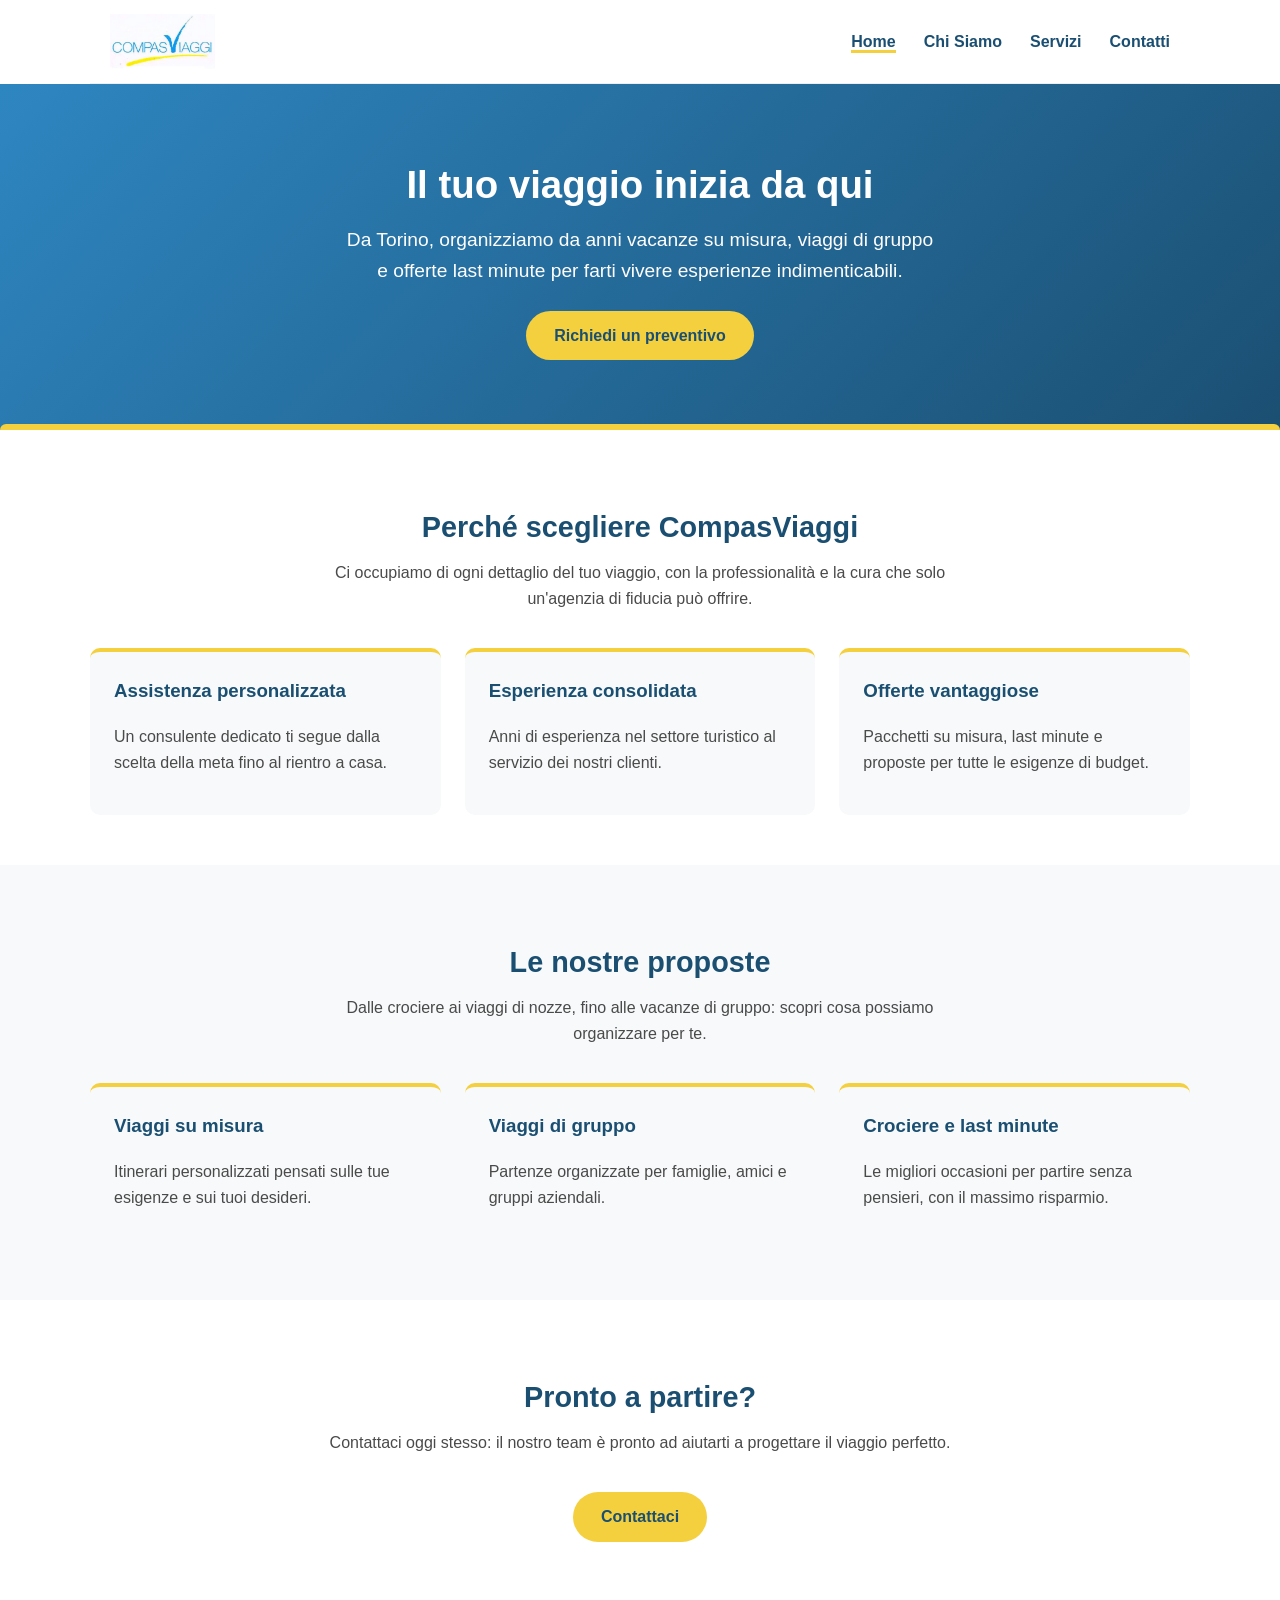
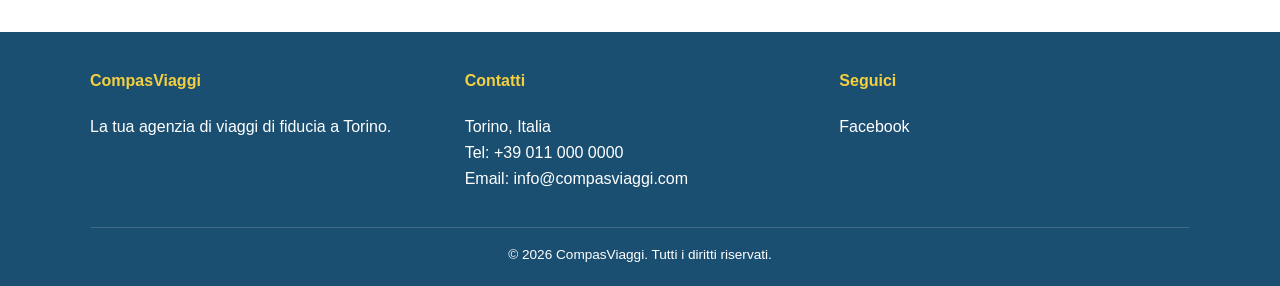
==== index.html @ 84e659a9 "Add initial CompasViaggi website Static multi-page Italian-language site (Home, Chi Siamo, Servizi, " ====
<!DOCTYPE html>
<html lang="it">
<head>
<meta charset="UTF-8">
<meta name="viewport" content="width=device-width, initial-scale=1.0">
<title>CompasViaggi - Agenzia Viaggi a Torino</title>
<meta name="description" content="CompasViaggi, la tua agenzia di viaggi a Torino: pacchetti su misura, viaggi di gruppo, crociere e last minute.">
<link rel="stylesheet" href="css/style.css">
</head>
<body>

<header class="site-header">
  <a href="index.html" class="logo-link">
    <img src="img/logo.png" alt="Logo CompasViaggi">
  </a>
  <button class="nav-toggle" aria-label="Apri menu">&#9776;</button>
  <nav class="main-nav">
    <ul>
      <li><a href="index.html" class="active">Home</a></li>
      <li><a href="chi-siamo.html">Chi Siamo</a></li>
      <li><a href="servizi.html">Servizi</a></li>
      <li><a href="contatti.html">Contatti</a></li>
    </ul>
  </nav>
</header>

<section class="hero">
  <h1>Il tuo viaggio inizia da qui</h1>
  <p>Da Torino, organizziamo da anni vacanze su misura, viaggi di gruppo e offerte last minute per farti vivere esperienze indimenticabili.</p>
  <a href="contatti.html" class="btn">Richiedi un preventivo</a>
</section>

<section>
  <h2>Perché scegliere CompasViaggi</h2>
  <p class="section-intro">Ci occupiamo di ogni dettaglio del tuo viaggio, con la professionalità e la cura che solo un'agenzia di fiducia può offrire.</p>
  <div class="grid">
    <div class="card">
      <h3>Assistenza personalizzata</h3>
      <p>Un consulente dedicato ti segue dalla scelta della meta fino al rientro a casa.</p>
    </div>
    <div class="card">
      <h3>Esperienza consolidata</h3>
      <p>Anni di esperienza nel settore turistico al servizio dei nostri clienti.</p>
    </div>
    <div class="card">
      <h3>Offerte vantaggiose</h3>
      <p>Pacchetti su misura, last minute e proposte per tutte le esigenze di budget.</p>
    </div>
  </div>
</section>

<section class="alt-bg">
  <h2>Le nostre proposte</h2>
  <p class="section-intro">Dalle crociere ai viaggi di nozze, fino alle vacanze di gruppo: scopri cosa possiamo organizzare per te.</p>
  <div class="grid">
    <div class="card">
      <h3>Viaggi su misura</h3>
      <p>Itinerari personalizzati pensati sulle tue esigenze e sui tuoi desideri.</p>
    </div>
    <div class="card">
      <h3>Viaggi di gruppo</h3>
      <p>Partenze organizzate per famiglie, amici e gruppi aziendali.</p>
    </div>
    <div class="card">
      <h3>Crociere e last minute</h3>
      <p>Le migliori occasioni per partire senza pensieri, con il massimo risparmio.</p>
    </div>
  </div>
</section>

<section style="text-align:center;">
  <h2>Pronto a partire?</h2>
  <p class="section-intro">Contattaci oggi stesso: il nostro team è pronto ad aiutarti a progettare il viaggio perfetto.</p>
  <a href="contatti.html" class="btn">Contattaci</a>
</section>

<footer class="site-footer">
  <div class="footer-grid">
    <div>
      <h4>CompasViaggi</h4>
      <p>La tua agenzia di viaggi di fiducia a Torino.</p>
    </div>
    <div>
      <h4>Contatti</h4>
      <p>Torino, Italia<br>
      Tel: +39 011 000 0000<br>
      Email: info@compasviaggi.com</p>
    </div>
    <div>
      <h4>Seguici</h4>
      <p><a href="https://www.facebook.com/compasviaggi" target="_blank" rel="noopener">Facebook</a></p>
    </div>
  </div>
  <div class="footer-bottom">
    &copy; 2026 CompasViaggi. Tutti i diritti riservati.
  </div>
</footer>

<script src="js/main.js"></script>
</body>
</html>
---- css/style.css ----
:root {
  --blu: #2E86C1;
  --blu-scuro: #1B4F72;
  --giallo: #F4D03F;
  --bianco: #FFFFFF;
  --grigio-chiaro: #F7F9FA;
  --grigio-testo: #4A4A4A;
  --radius: 10px;
  --max-width: 1100px;
}

* {
  box-sizing: border-box;
}

body {
  margin: 0;
  font-family: "Segoe UI", "Helvetica Neue", Arial, sans-serif;
  color: var(--grigio-testo);
  background: var(--bianco);
  line-height: 1.6;
}

a {
  color: var(--blu);
  text-decoration: none;
}

a:hover {
  text-decoration: underline;
}

img {
  max-width: 100%;
  display: block;
}

.container {
  max-width: var(--max-width);
  margin: 0 auto;
  padding: 0 20px;
}

/* Header */
.site-header {
  display: flex;
  align-items: center;
  justify-content: space-between;
  padding: 14px 20px;
  border-bottom: 1px solid #eee;
  max-width: var(--max-width);
  margin: 0 auto;
}

.logo-link img {
  height: 55px;
}

.nav-toggle {
  display: none;
  background: none;
  border: none;
  font-size: 28px;
  color: var(--blu-scuro);
  cursor: pointer;
}

.main-nav ul {
  list-style: none;
  display: flex;
  gap: 28px;
  margin: 0;
  padding: 0;
}

.main-nav a {
  color: var(--blu-scuro);
  font-weight: 600;
}

.main-nav a.active {
  border-bottom: 3px solid var(--giallo);
}

/* Hero */
.hero {
  background: linear-gradient(135deg, var(--blu) 0%, var(--blu-scuro) 100%);
  color: var(--bianco);
  padding: 70px 20px;
  text-align: center;
  position: relative;
}

.hero::after {
  content: "";
  display: block;
  height: 6px;
  background: var(--giallo);
  width: 100%;
  position: absolute;
  bottom: 0;
  left: 0;
  border-radius: 6px 6px 0 0;
}

.hero h1 {
  font-size: 2.4rem;
  margin: 0 0 10px;
}

.hero p {
  font-size: 1.2rem;
  margin: 0 auto 24px;
  max-width: 600px;
}

.btn {
  display: inline-block;
  background: var(--giallo);
  color: var(--blu-scuro);
  padding: 12px 28px;
  border-radius: 999px;
  font-weight: 700;
  border: none;
  cursor: pointer;
  font-size: 1rem;
}

.btn:hover {
  opacity: 0.9;
  text-decoration: none;
}

.page-hero {
  background: var(--blu-scuro);
  color: var(--bianco);
  padding: 40px 20px;
  text-align: center;
}

.page-hero h1 {
  margin: 0;
}

/* Sections */
section {
  padding: 50px 20px;
}

section h2 {
  color: var(--blu-scuro);
  text-align: center;
  font-size: 1.8rem;
  margin-bottom: 10px;
}

.section-intro {
  text-align: center;
  max-width: 650px;
  margin: 0 auto 36px;
  color: var(--grigio-testo);
}

.grid {
  display: grid;
  grid-template-columns: repeat(auto-fit, minmax(240px, 1fr));
  gap: 24px;
  max-width: var(--max-width);
  margin: 0 auto;
}

.card {
  background: var(--grigio-chiaro);
  border-radius: var(--radius);
  padding: 24px;
  border-top: 4px solid var(--giallo);
}

.card h3 {
  color: var(--blu-scuro);
  margin-top: 0;
}

.alt-bg {
  background: var(--grigio-chiaro);
}

/* Footer */
.site-footer {
  background: var(--blu-scuro);
  color: var(--bianco);
  padding: 36px 20px 20px;
  margin-top: 40px;
}

.footer-grid {
  display: grid;
  grid-template-columns: repeat(auto-fit, minmax(200px, 1fr));
  gap: 24px;
  max-width: var(--max-width);
  margin: 0 auto 20px;
}

.site-footer h4 {
  color: var(--giallo);
  margin-top: 0;
}

.site-footer a {
  color: var(--bianco);
}

.footer-bottom {
  text-align: center;
  font-size: 0.85rem;
  border-top: 1px solid rgba(255,255,255,0.15);
  padding-top: 16px;
  max-width: var(--max-width);
  margin: 0 auto;
}

/* Form */
form {
  max-width: 560px;
  margin: 0 auto;
  display: flex;
  flex-direction: column;
  gap: 16px;
}

label {
  font-weight: 600;
  color: var(--blu-scuro);
  margin-bottom: 4px;
  display: block;
}

input, textarea {
  width: 100%;
  padding: 10px 12px;
  border: 1px solid #ccc;
  border-radius: 6px;
  font-family: inherit;
  font-size: 1rem;
}

textarea {
  resize: vertical;
  min-height: 120px;
}

.form-status {
  text-align: center;
  font-weight: 600;
  min-height: 24px;
}

.contact-info-list {
  list-style: none;
  padding: 0;
  margin: 0 0 30px;
  text-align: center;
}

.contact-info-list li {
  margin-bottom: 8px;
}

@media (max-width: 720px) {
  .nav-toggle {
    display: block;
  }
  .main-nav {
    display: none;
    width: 100%;
  }
  .main-nav.open {
    display: block;
  }
  .main-nav ul {
    flex-direction: column;
    gap: 14px;
    padding: 16px 0;
  }
  .site-header {
    flex-wrap: wrap;
  }
}
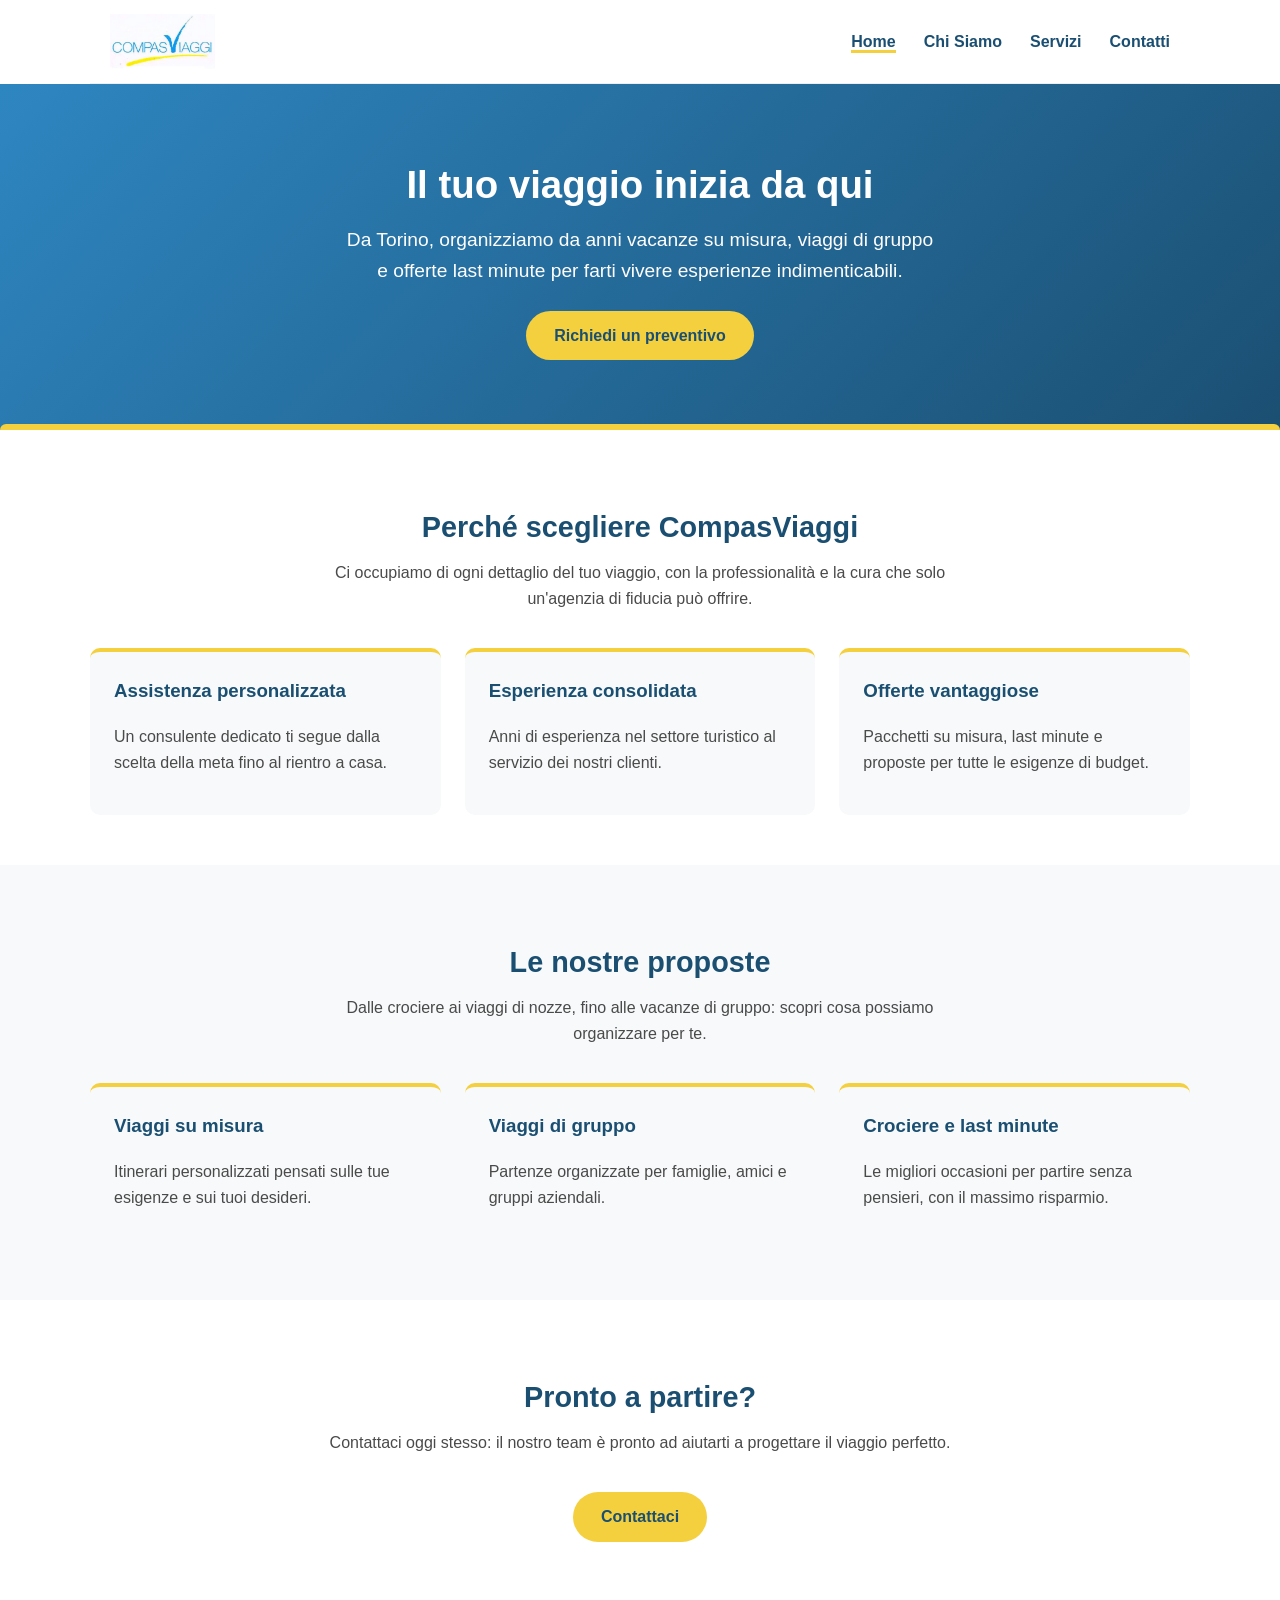
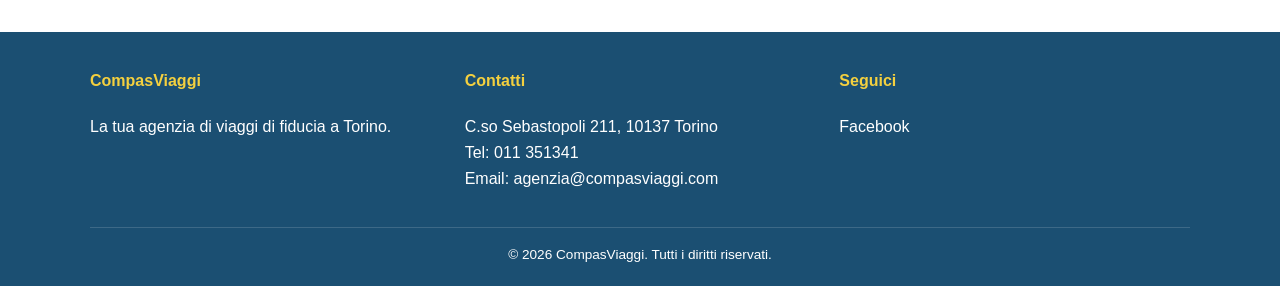
==== commit aa81fc5c: "Aggiorna contatti reali dell'agenzia Sostituiti i placeholder con telefono, email e indirizzo effett" ====
--- a/index.html
+++ b/index.html
@@ -82,9 +82,9 @@
     </div>
     <div>
       <h4>Contatti</h4>
-      <p>Torino, Italia<br>
-      Tel: +39 011 000 0000<br>
-      Email: info@compasviaggi.com</p>
+      <p>C.so Sebastopoli 211, 10137 Torino<br>
+      Tel: 011 351341<br>
+      Email: agenzia@compasviaggi.com</p>
     </div>
     <div>
       <h4>Seguici</h4>
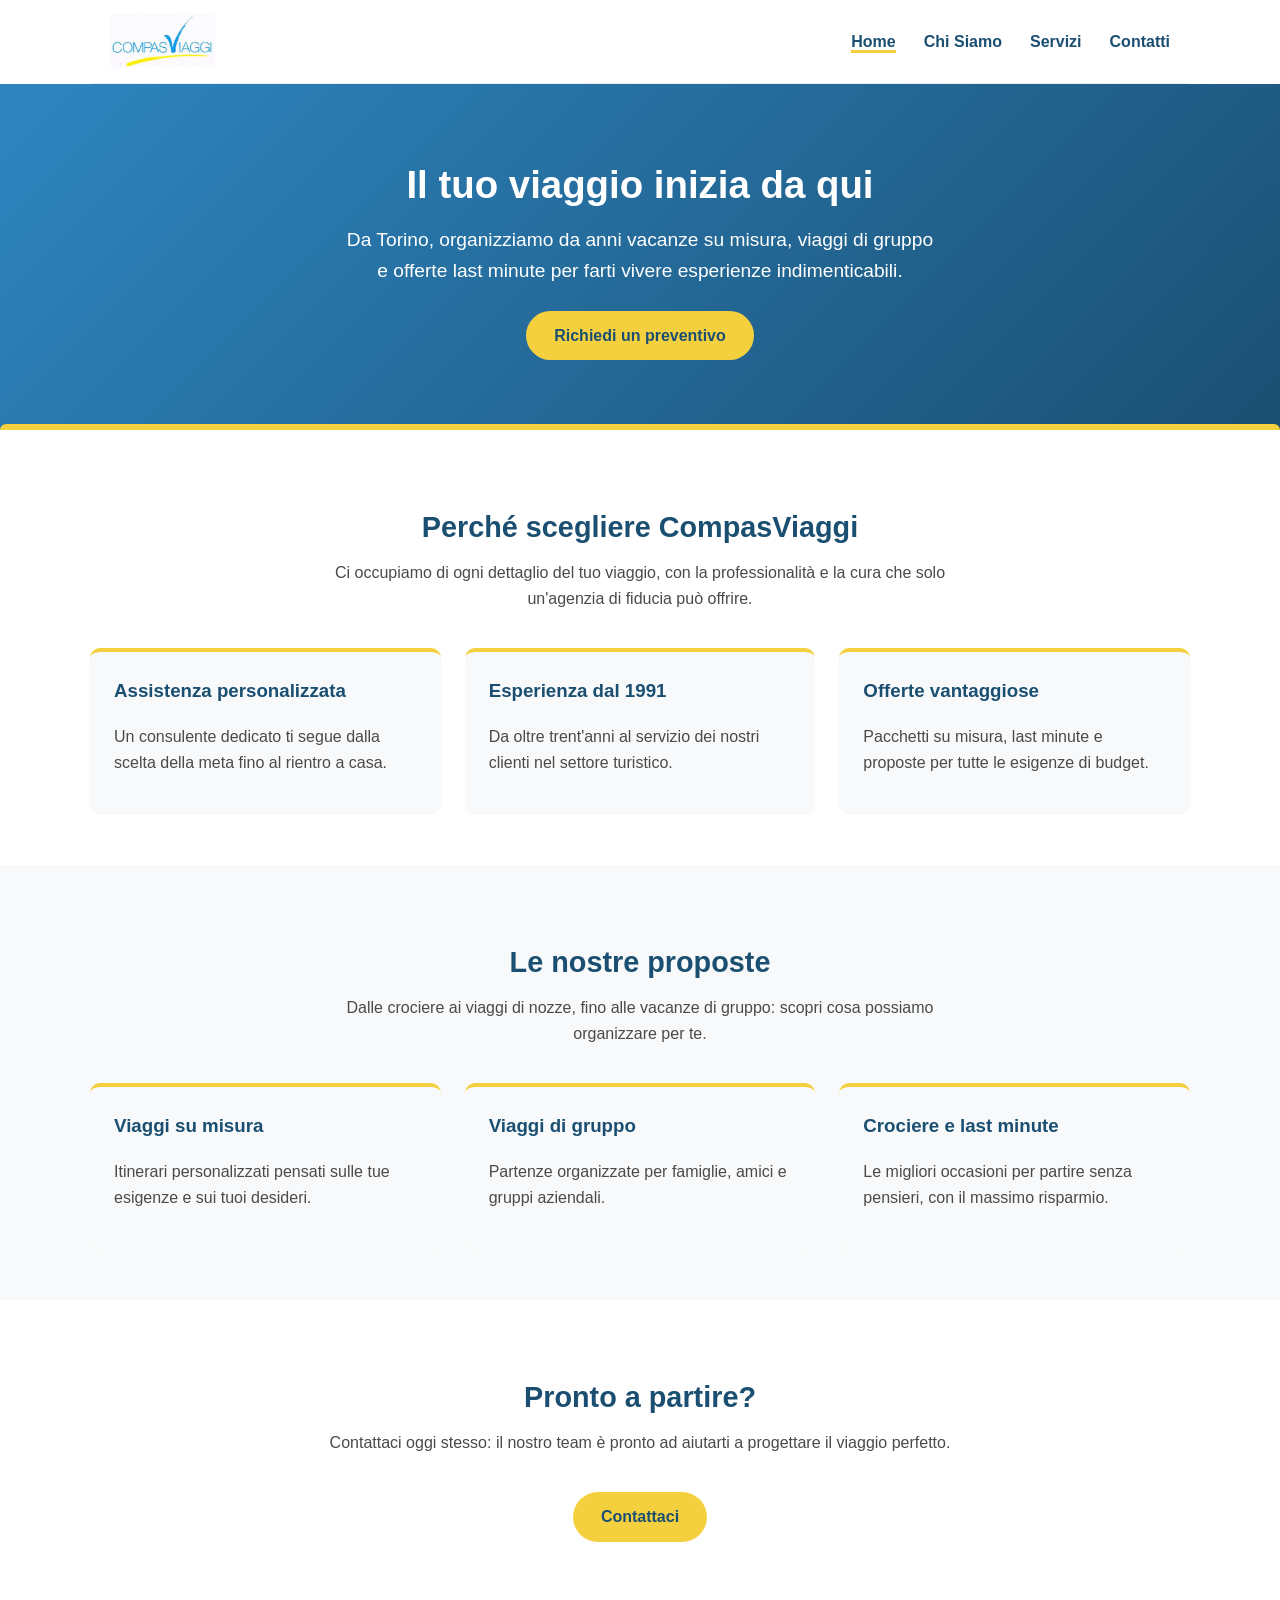
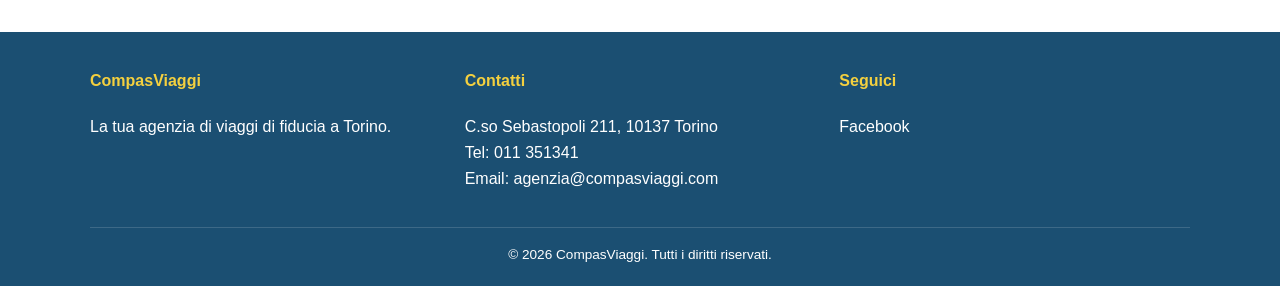
==== commit 4116d4a5: "Aggiunge storia, orari e team dell'agenzia Integra informazioni reali: fondazione nel 1991, orari di" ====
--- a/index.html
+++ b/index.html
@@ -39,8 +39,8 @@
       <p>Un consulente dedicato ti segue dalla scelta della meta fino al rientro a casa.</p>
     </div>
     <div class="card">
-      <h3>Esperienza consolidata</h3>
-      <p>Anni di esperienza nel settore turistico al servizio dei nostri clienti.</p>
+      <h3>Esperienza dal 1991</h3>
+      <p>Da oltre trent'anni al servizio dei nostri clienti nel settore turistico.</p>
     </div>
     <div class="card">
       <h3>Offerte vantaggiose</h3>
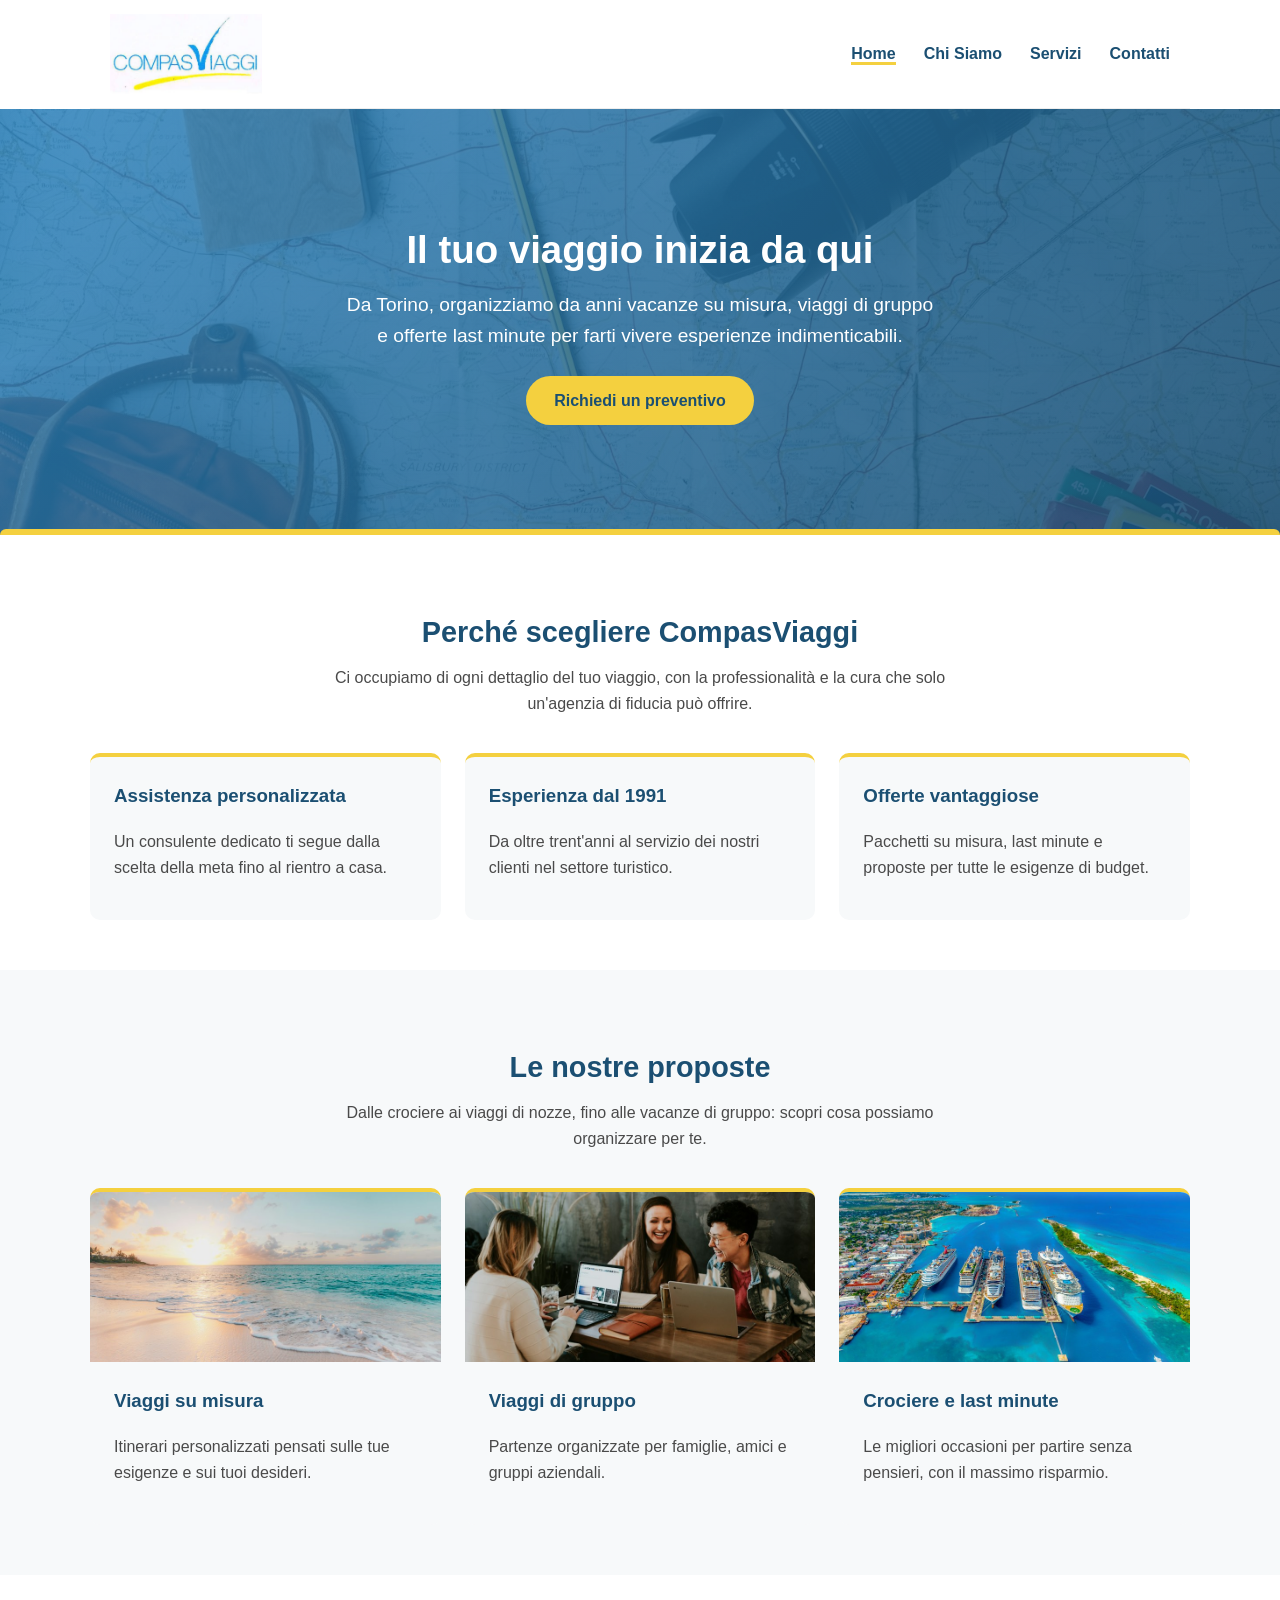
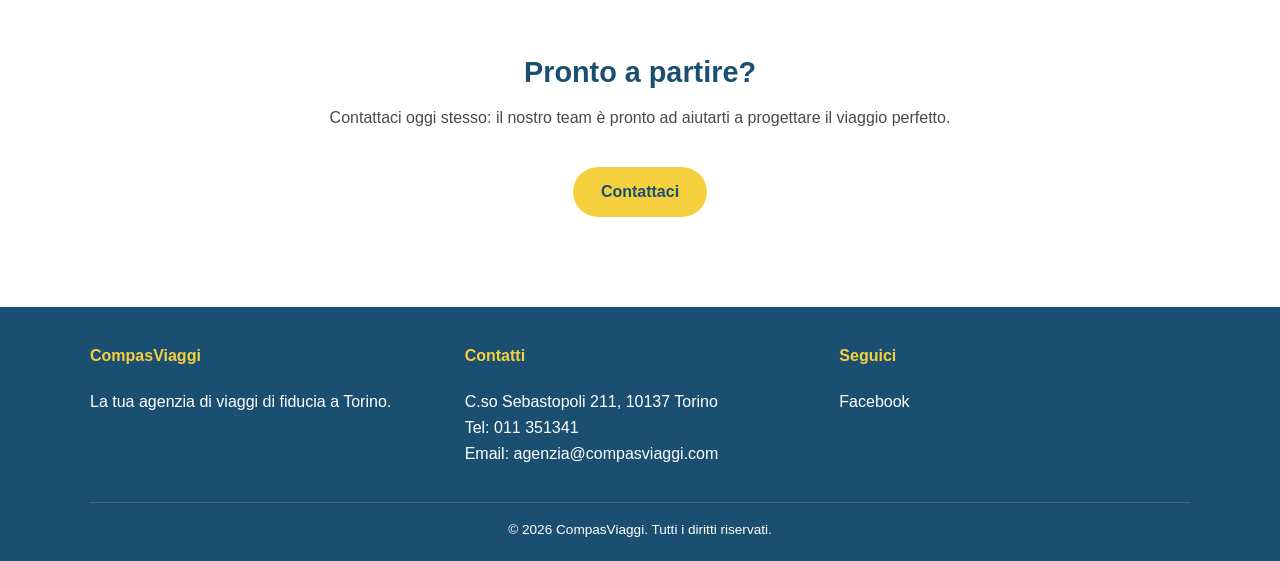
==== commit d31dc0bc: "Add travel-themed images to hero and service cards Co-Authored-By: Claude Sonnet 5 <noreply@anthropi" ====
--- a/index.html
+++ b/index.html
@@ -35,16 +35,22 @@
   <p class="section-intro">Ci occupiamo di ogni dettaglio del tuo viaggio, con la professionalità e la cura che solo un'agenzia di fiducia può offrire.</p>
   <div class="grid">
     <div class="card">
-      <h3>Assistenza personalizzata</h3>
-      <p>Un consulente dedicato ti segue dalla scelta della meta fino al rientro a casa.</p>
+      <div class="card-body">
+        <h3>Assistenza personalizzata</h3>
+        <p>Un consulente dedicato ti segue dalla scelta della meta fino al rientro a casa.</p>
+      </div>
     </div>
     <div class="card">
-      <h3>Esperienza dal 1991</h3>
-      <p>Da oltre trent'anni al servizio dei nostri clienti nel settore turistico.</p>
+      <div class="card-body">
+        <h3>Esperienza dal 1991</h3>
+        <p>Da oltre trent'anni al servizio dei nostri clienti nel settore turistico.</p>
+      </div>
     </div>
     <div class="card">
-      <h3>Offerte vantaggiose</h3>
-      <p>Pacchetti su misura, last minute e proposte per tutte le esigenze di budget.</p>
+      <div class="card-body">
+        <h3>Offerte vantaggiose</h3>
+        <p>Pacchetti su misura, last minute e proposte per tutte le esigenze di budget.</p>
+      </div>
     </div>
   </div>
 </section>
@@ -54,16 +60,25 @@
   <p class="section-intro">Dalle crociere ai viaggi di nozze, fino alle vacanze di gruppo: scopri cosa possiamo organizzare per te.</p>
   <div class="grid">
     <div class="card">
-      <h3>Viaggi su misura</h3>
-      <p>Itinerari personalizzati pensati sulle tue esigenze e sui tuoi desideri.</p>
+      <img class="card-img" src="img/viaggi-su-misura.jpg" alt="Spiaggia tropicale con palme, viaggio su misura">
+      <div class="card-body">
+        <h3>Viaggi su misura</h3>
+        <p>Itinerari personalizzati pensati sulle tue esigenze e sui tuoi desideri.</p>
+      </div>
     </div>
     <div class="card">
-      <h3>Viaggi di gruppo</h3>
-      <p>Partenze organizzate per famiglie, amici e gruppi aziendali.</p>
+      <img class="card-img" src="img/viaggi-di-gruppo.jpg" alt="Gruppo di amici in viaggio">
+      <div class="card-body">
+        <h3>Viaggi di gruppo</h3>
+        <p>Partenze organizzate per famiglie, amici e gruppi aziendali.</p>
+      </div>
     </div>
     <div class="card">
-      <h3>Crociere e last minute</h3>
-      <p>Le migliori occasioni per partire senza pensieri, con il massimo risparmio.</p>
+      <img class="card-img" src="img/crociere.jpg" alt="Nave da crociera al tramonto">
+      <div class="card-body">
+        <h3>Crociere e last minute</h3>
+        <p>Le migliori occasioni per partire senza pensieri, con il massimo risparmio.</p>
+      </div>
     </div>
   </div>
 </section>
--- a/css/style.css
+++ b/css/style.css
@@ -53,7 +53,14 @@
 }
 
 .logo-link img {
-  height: 55px;
+  height: 80px;
+  width: auto;
+}
+
+@media (max-width: 720px) {
+  .logo-link img {
+    height: 60px;
+  }
 }
 
 .nav-toggle {
@@ -63,6 +70,8 @@
   font-size: 28px;
   color: var(--blu-scuro);
   cursor: pointer;
+  padding: 8px 12px;
+  line-height: 1;
 }
 
 .main-nav ul {
@@ -84,9 +93,11 @@
 
 /* Hero */
 .hero {
-  background: linear-gradient(135deg, var(--blu) 0%, var(--blu-scuro) 100%);
+  background:
+    linear-gradient(135deg, rgba(46,134,193,0.82) 0%, rgba(27,79,114,0.88) 100%),
+    url("../img/hero-travel.jpg") center/cover no-repeat;
   color: var(--bianco);
-  padding: 70px 20px;
+  padding: 110px 20px;
   text-align: center;
   position: relative;
 }
@@ -132,14 +143,66 @@
 }
 
 .page-hero {
-  background: var(--blu-scuro);
+  background:
+    linear-gradient(135deg, rgba(27,79,114,0.85) 0%, rgba(27,79,114,0.9) 100%),
+    url("../img/hero-travel.jpg") center 30%/cover no-repeat;
   color: var(--bianco);
-  padding: 40px 20px;
+  padding: 70px 20px;
   text-align: center;
 }
 
 .page-hero h1 {
   margin: 0;
+}
+
+.page-hero-compact {
+  padding: 22px 20px;
+}
+
+.contact-layout {
+  display: grid;
+  grid-template-columns: 1.4fr 1fr;
+  gap: 40px;
+  max-width: var(--max-width);
+  margin: 0 auto;
+  padding: 30px 20px;
+  align-items: start;
+}
+
+.contact-layout h2 {
+  text-align: left;
+  margin-top: 0;
+}
+
+.contact-form-col form {
+  margin: 0;
+  max-width: none;
+}
+
+.form-row {
+  display: grid;
+  grid-template-columns: 1fr 1fr;
+  gap: 16px;
+}
+
+.contact-info-col {
+  background: var(--grigio-chiaro);
+  border-radius: var(--radius);
+  padding: 24px;
+  border-top: 4px solid var(--giallo);
+}
+
+.contact-info-list-left {
+  text-align: left;
+}
+
+@media (max-width: 820px) {
+  .contact-layout {
+    grid-template-columns: 1fr;
+  }
+  .form-row {
+    grid-template-columns: 1fr;
+  }
 }
 
 /* Sections */
@@ -172,8 +235,19 @@
 .card {
   background: var(--grigio-chiaro);
   border-radius: var(--radius);
+  overflow: hidden;
+  border-top: 4px solid var(--giallo);
+}
+
+.card .card-body {
   padding: 24px;
-  border-top: 4px solid var(--giallo);
+}
+
+.card-img {
+  width: 100%;
+  height: 170px;
+  object-fit: cover;
+  display: block;
 }
 
 .card h3 {
@@ -183,6 +257,19 @@
 
 .alt-bg {
   background: var(--grigio-chiaro);
+}
+
+.section-img {
+  max-width: var(--max-width);
+  margin: 0 auto;
+  border-radius: var(--radius);
+  overflow: hidden;
+}
+
+.section-img img {
+  width: 100%;
+  height: 320px;
+  object-fit: cover;
 }
 
 /* Footer */
